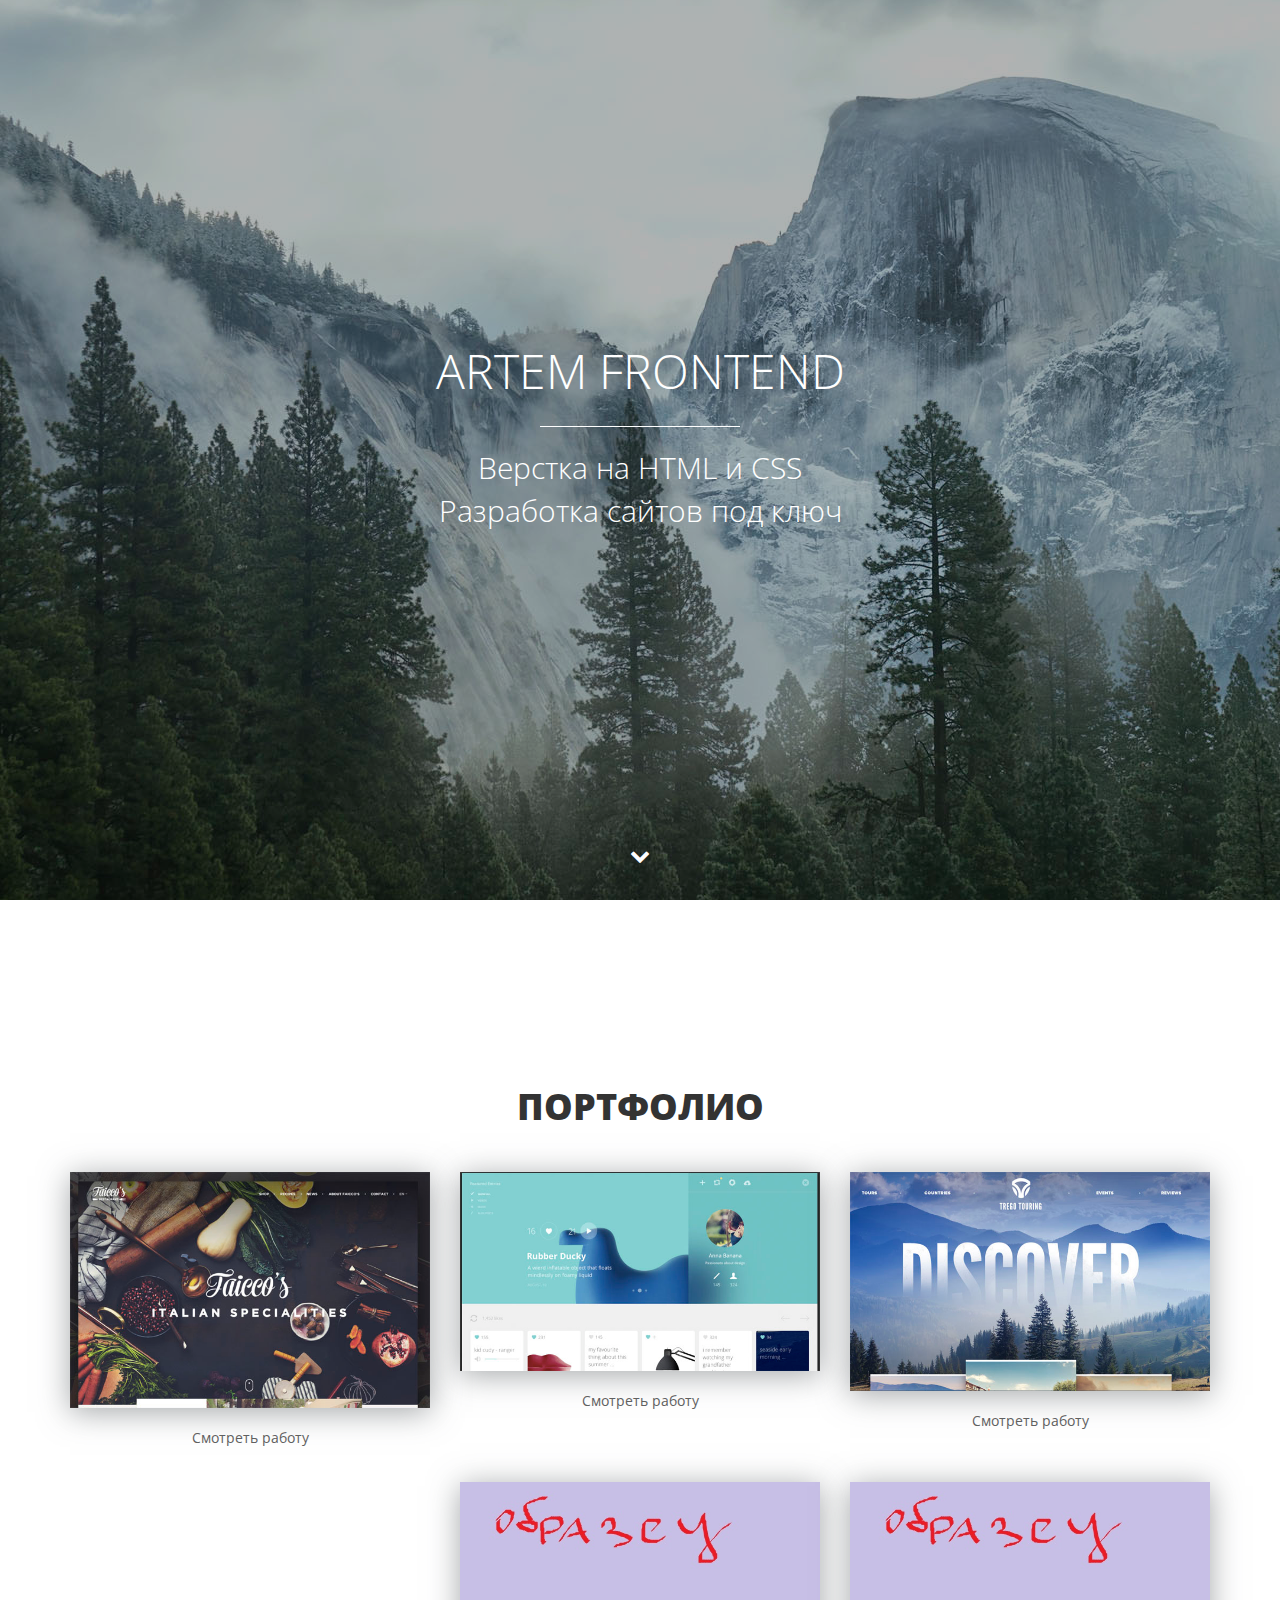
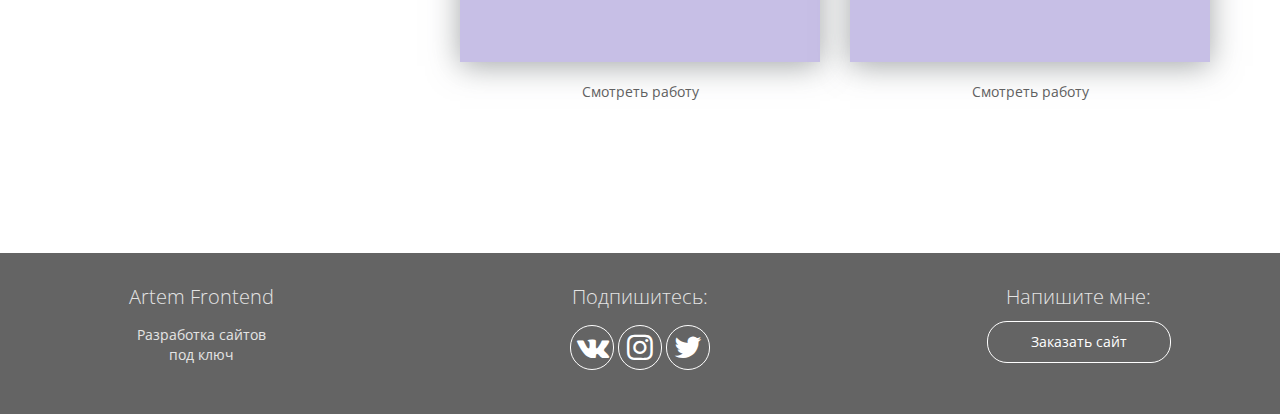
==== index.html @ 063c54f2 "Загрузили все файлы" ====
<!DOCTYPE html> 

<html>

<head>
	<meta charset="utf-8"/>
	<meta name="viewport" content="width=device-width, initial-scale=1">
	<link href="https://fonts.googleapis.com/css?family=Open+Sans:400,700&amp;subset=cyrillic" rel="stylesheet"> 
	<link rel="stylesheet" href="css/bootstrap.min.css" />
	<link rel="stylesheet" href="css/fontello.css" />
	<link rel="stylesheet" href="css/fontello-embedded.css" />
	<link rel="stylesheet" href="css/normalize.css" />
	<link rel="stylesheet" href="css/css_index.css" />
	<script src="https://ajax.googleapis.com/ajax/libs/jquery/1.12.4/jquery.min.js"></script>
	<script src="js/bootstrap.min.js"></script>
	<script src="js/js.js"></script>
	<title>Artem_Frontend</title>	
</head>

<body>

<div class="main">
	<div class="box_black"></div>
	<div class="wrap_main-header">
		<div class="main-header">
			<h1>Artem Frontend </h1>
			<div class="main_line"></div>
			<p>	
				Верстка на HTML и CSS<br/>
				Разработка сайтов под ключ
			</p>
		</div>
	</div>
	<a class="main_link" href="#portfolio">
		<i class="icon-down"></i>
	</a>
</div>


<div class="portfolio">
	<div class="container">
		<h2 class="section_header"><a id="portfolio"></a>Портфолио</h2>
	
		<div class="row">
	
			<div class="col-md-4">
				<div class="portfolio-block">
					<img src="img/portfolio/portfolio_left.jpg" alt="img" />
					<a data-toggle="modal" data-work="work_1" href="#work">Смотреть работу</a>	
				</div>
			</div>
	
			<div class="col-md-4">
				<div class="portfolio-block">
					<img src="img/portfolio/portfolio_center.jpg" alt="img" />
					<a data-toggle="modal" data-work="work_2" href="#work">Смотреть работу</a>	
				</div>
			</div>

			<div class="col-md-4">
				<div class="portfolio-block">
					<img src="img/portfolio/portfolio_right.jpg" alt="img" />
					<a data-toggle="modal" data-work="work_3" href="#work">Смотреть работу</a>
				</div>
			</div>

			<div class="col-md-4">
				<div class="portfolio-block">
					<img src="img/portfolio/exemplar.jpg" alt="img" />
					<a data-toggle="modal" data-work="work_4" href="#work">Смотреть работу</a>
				</div>
			</div>

			<div class="col-md-4">
				<div class="portfolio-block">
					<img src="img/portfolio/exemplar.jpg" alt="img" />
					<a data-toggle="modal" data-work="work_5" href="#work">Смотреть работу</a>
				</div>
			</div>

		</div>
	</div>
</div>

<div class="footer">
	<div class="container">
		<div class="row">
			<div class="col-lg-3">
				<strong>Artem Frontend</strong>
				<p class="w">Разработка сайтов <br/>под ключ</p>
			</div>
			<div class="col-lg-6">
				<strong>Подпишитесь:</strong>
				<p class="icon">
					<a href="#" class="social_links"><i class="icon-vk"></i></a>
					<a href="#" class="social_links"><i class="icon-inst"></i></a>
					<a href="#" class="social_links"><i class="icon-twit"></i></a>
				</p>
			</div>
			<div class="col-lg-3">
				<strong>Напишите мне:</strong>
				<a href="https://vk.com/id441977908" class="footer_link">Заказать сайт</a>
			</div>
		</div>
	</div>
</div>

<!-- ///////////////////////////begin Всплывающие окна -->
<div class="modal fade" id="work" role="dialog">
  <div class="modal-dialog" role="document">
    <div class="modal-content">
      <div class="modal-header">
        <button type="button" class="close" data-dismiss="modal" aria-label="Close">
          <span aria-hidden="true">&times;</span>
        </button>
        <h4 class="modal-title">Описание проекта</h4>
      </div>
      <div class="modal-body">
        	<!-- <div class="row">
        		<div class="col-lg-7">
        			<img src="img/portfolio/portfolio_left.jpg">
        		</div>
        		<div class="col-lg-5">
        			<h4>Сайт Ресторана</h4>
        			<p>Описание сайта</p>
        			<a href="#" class="modal_my_link">Заказать сайт</a>
        		</div>
        	</div> -->
      </div>
      <!-- <div class="modal-footer">
        <button type="button" class="btn btn-secondary" data-dismiss="modal">Close</button>
        <button type="button" class="btn btn-primary">Save changes</button>
      </div> -->
    </div>
  </div>
</div>
<!-- ///////////////////////////end Всплывающие окна -->
</body>

</html>
---- css/fontello.css ----
@font-face {
  font-family: 'fontello';
  src: url('../font/fontello.eot?57829400');
  src: url('../font/fontello.eot?57829400#iefix') format('embedded-opentype'),
       url('../font/fontello.woff2?57829400') format('woff2'),
       url('../font/fontello.woff?57829400') format('woff'),
       url('../font/fontello.ttf?57829400') format('truetype'),
       url('../font/fontello.svg?57829400#fontello') format('svg');
  font-weight: normal;
  font-style: normal;
}
/* Chrome hack: SVG is rendered more smooth in Windozze. 100% magic, uncomment if you need it. */
/* Note, that will break hinting! In other OS-es font will be not as sharp as it could be */
/*
@media screen and (-webkit-min-device-pixel-ratio:0) {
  @font-face {
    font-family: 'fontello';
    src: url('../font/fontello.svg?57829400#fontello') format('svg');
  }
}
*/
 
 [class^="icon-"]:before, [class*=" icon-"]:before {
  font-family: "fontello";
  font-style: normal;
  font-weight: normal;
  speak: none;
 
  display: inline-block;
  text-decoration: inherit;
  width: 1em;
  margin-right: .2em;
  text-align: center;
  /* opacity: .8; */
 
  /* For safety - reset parent styles, that can break glyph codes*/
  font-variant: normal;
  text-transform: none;
 
  /* fix buttons height, for twitter bootstrap */
  line-height: 1em;
 
  /* Animation center compensation - margins should be symmetric */
  /* remove if not needed */
  margin-left: .2em;
 
  /* you can be more comfortable with increased icons size */
  /* font-size: 120%; */
 
  /* Font smoothing. That was taken from TWBS */
  -webkit-font-smoothing: antialiased;
  -moz-osx-font-smoothing: grayscale;
 
  /* Uncomment for 3D effect */
  /* text-shadow: 1px 1px 1px rgba(127, 127, 127, 0.3); */
}
 
.icon-down:before { content: '\e800'; } /* '' */
.icon-twit:before { content: '\f099'; } /* '' */
.icon-inst:before { content: '\f16d'; } /* '' */
.icon-vk:before { content: '\f189'; } /* '' */
---- css/fontello-embedded.css ----
@font-face {
  font-family: 'fontello';
  src: url('../font/fontello.eot?29807734');
  src: url('../font/fontello.eot?29807734#iefix') format('embedded-opentype'),
       url('../font/fontello.svg?29807734#fontello') format('svg');
  font-weight: normal;
  font-style: normal;
}
@font-face {
  font-family: 'fontello';
  src: url('[data-uri]') format('woff'),
       url('[data-uri]') format('truetype');
}
/* Chrome hack: SVG is rendered more smooth in Windozze. 100% magic, uncomment if you need it. */
/* Note, that will break hinting! In other OS-es font will be not as sharp as it could be */
/*
@media screen and (-webkit-min-device-pixel-ratio:0) {
  @font-face {
    font-family: 'fontello';
    src: url('../font/fontello.svg?29807734#fontello') format('svg');
  }
}
*/
 
 [class^="icon-"]:before, [class*=" icon-"]:before {
  font-family: "fontello";
  font-style: normal;
  font-weight: normal;
  speak: none;
 
  display: inline-block;
  text-decoration: inherit;
  width: 1em;
  margin-right: .2em;
  text-align: center;
  /* opacity: .8; */
 
  /* For safety - reset parent styles, that can break glyph codes*/
  font-variant: normal;
  text-transform: none;
     
  /* fix buttons height, for twitter bootstrap */
  line-height: 1em;
 
  /* Animation center compensation - margins should be symmetric */
  /* remove if not needed */
  margin-left: .2em;
 
  /* you can be more comfortable with increased icons size */
  /* font-size: 120%; */
 
  /* Uncomment for 3D effect */
  /* text-shadow: 1px 1px 1px rgba(127, 127, 127, 0.3); */
}
.icon-down:before { content: '\e800'; } /* '' */
.icon-twit:before { content: '\f099'; } /* '' */
.icon-inst:before { content: '\f16d'; } /* '' */
.icon-vk:before { content: '\f189'; } /* '' */
---- css/css_index.css ----
html{
	font-size:10px;
}

body{
	font-family: "Open Sans", sans-serif;
}

/*////////////////////////////////////////////begin .main*/
.main{
	display:table;
	width:100%;
	text-align:center;
	color: #fff;
	height: 100vh;
	background: #fff url("../img/header/bg.jpg") center center no-repeat;
	position: relative;
}
	
	.box_black{
		position: absolute;
		width: 100%;
		height:100%;
		background-color: rgba(0,0,0, 0.3);
		z-index: 1;
	}

	.wrap_main-header{
		display:table-cell;
		vertical-align:middle;
		position: relative;
		z-index: 2;
	}

	
	.main h1{
		margin-top: 0px;
		margin-bottom: 2rem;
		font-weight:300;
		text-transform: uppercase;
		font-size: 4.8rem;
	}

	.main p {
		font-size: 3rem;
		font-weight: 300;
		margin-top: 2rem;
	}

	.main_line{
		width: 200px;
		height: 1px;
		background: #fff;
		margin:0px auto;
	}
	
	.main_link{
		position: absolute;
		display: inline-block;
		bottom: 2rem;
		width: 50px;
		height: 50px;
		left: 50%;
		margin-left:-25px;
		z-index:3;
		text-decoration: none;
		color:#fff;
		font-size: 2rem;
		line-height: 50px;
		border:1px solid transparent;
		border-radius:50px;
		transition: 0.3s;
	}
		.main_link:hover{
			border-color: #fff;
		}
/*////////////////////////////////////////////end .main*/

/*////////////////////////////////////////////begin .portfolio*/
.portfolio{
	padding: 10rem 0px;
	text-align: center;
}

	.section_header{
		text-align:center;
		text-transform: uppercase;
		font-weight: 900;
		font-size: 3.6rem;
		margin-bottom: 4rem;
	}

	.portfolio img{
		width: 100%;
		max-width: 360px;
		box-shadow: 0px 4px 29px 0px rgba(87, 92, 97, 0.54);
 
	}

	.portfolio a{
		display: block;
		color: #606060;
		margin: 2rem auto 5rem;
		border-bottom: 1px dotted transparent;
		text-decoration: none;
		width:15rem;
	}

		.portfolio a:hover{
			border-bottom-color:#606060;
		}
/*////////////////////////////////////////////end .portfolio*/

/*////////////////////////////////////////////begin footer*/
.footer{
	color: #e4e4e4;
	background-color: #646464;
	text-align: center;
	padding: 3rem 0px;
}


	.footer strong{
		font-weight: 300;
		font-size: 2rem;
	}

	
	.footer .icon a{
		display: inline-block;
		color: #fff;
		font-size: 3rem;
		border: 1px solid #fff;
		border-radius: 10em;
	}

		.footer .icon a:hover{
			background: #fff;
			color:#646464;
		}

	.footer .footer_link{
		display: block;
		margin: 0px auto;
		width:70%;
		border: 1px solid #fff;
		border-radius: 2rem;
		color:#fff;
		padding-top: 1rem;
		padding-bottom: 1rem;
		margin-top: 1rem;
		transition: 0.2s;
	}

		.footer .footer_link:hover{
			background: #fff;
			color: #646464;
			text-decoration: none;
		}
/*////////////////////////////////////////////end footer*/

/*////////////////////////////////////////////begin Модальные окна*/
.modal .modal-header .close{
	position: absolute;
	right: 2rem;
	top: 1rem;
	font-size: 2.5rem;
	background: #fff;
	border: none;
}

.modal .modal-header .modal-title{
	font-weight: 900;
	font-size: 2rem;
}

.modal .modal-body img{
	width: 100%;
	height: 100%;

}

.modal .modal-body .modal_my_link{
	display: inline-block;
	border: 1px solid black;
	padding: 1rem 2rem;
	border-radius: 5px;
}
	.modal .modal-body .modal_my_link:hover{
		background: black;
		color: #fff;
		text-decoration: none;
	}
/*////////////////////////////////////////////end Модальные окна*/

/*////////////////////////////////////////////begin */
/*////////////////////////////////////////////end */
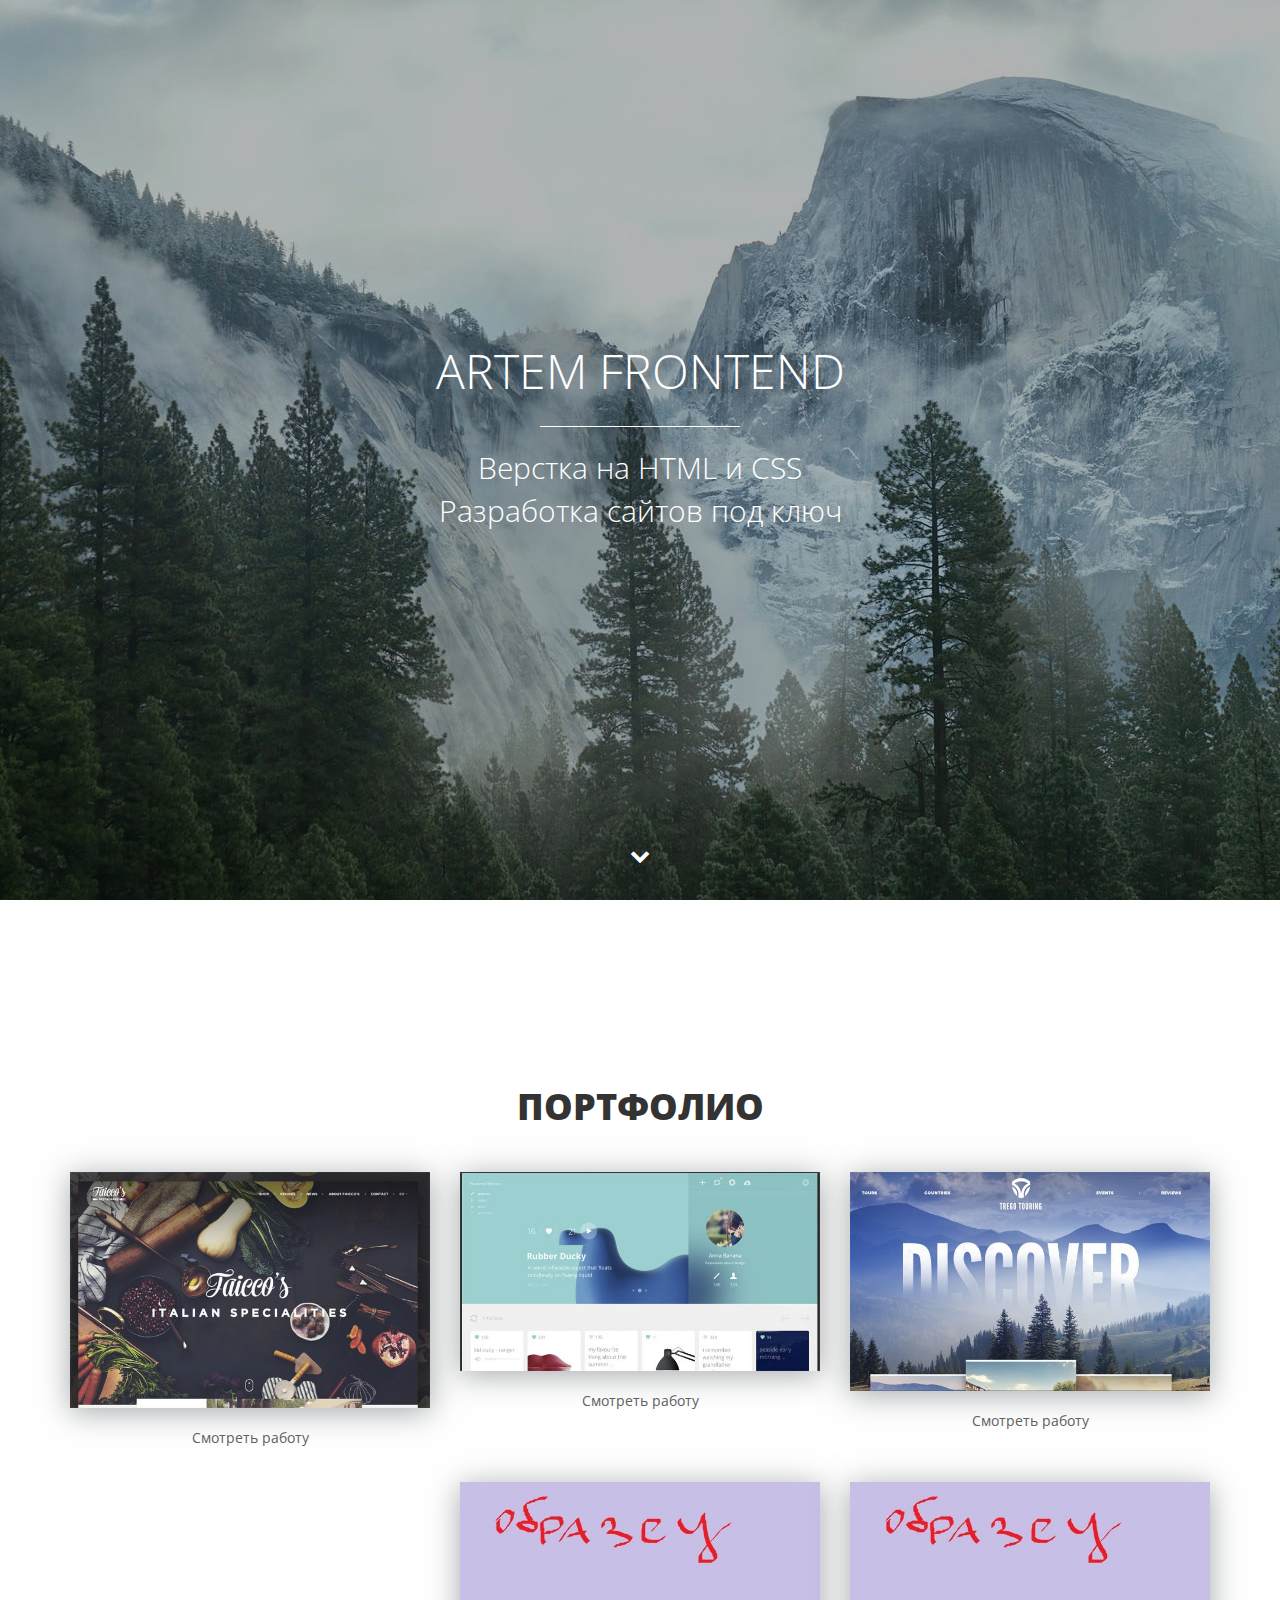
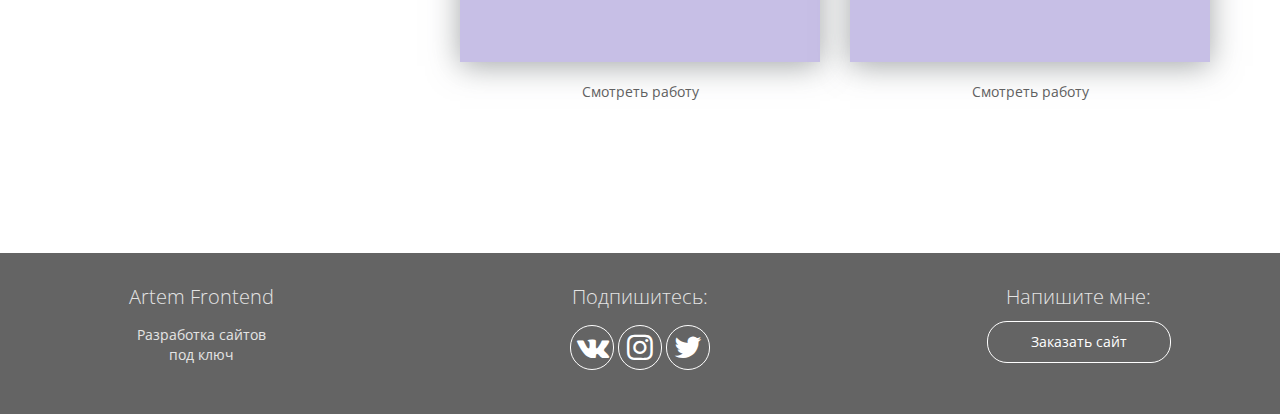
==== commit 453163d4: "оптимизация index" ====
--- a/index.html
+++ b/index.html
@@ -11,9 +11,6 @@
 	<link rel="stylesheet" href="css/fontello-embedded.css" />
 	<link rel="stylesheet" href="css/normalize.css" />
 	<link rel="stylesheet" href="css/css_index.css" />
-	<script src="https://ajax.googleapis.com/ajax/libs/jquery/1.12.4/jquery.min.js"></script>
-	<script src="js/bootstrap.min.js"></script>
-	<script src="js/js.js"></script>
 	<title>Artem_Frontend</title>	
 </head>
 
@@ -135,6 +132,9 @@
   </div>
 </div>
 <!-- ///////////////////////////end Всплывающие окна -->
+<script src="https://ajax.googleapis.com/ajax/libs/jquery/1.12.4/jquery.min.js"></script>
+	<script src="js/bootstrap.min.js"></script>
+	<script src="js/js.js"></script>
 </body>
 
 </html>
--- a/css/fontello.css
+++ b/css/fontello.css
@@ -1,61 +1,10 @@
-@font-face {
-  font-family: 'fontello';
-  src: url('../font/fontello.eot?57829400');
-  src: url('../font/fontello.eot?57829400#iefix') format('embedded-opentype'),
-       url('../font/fontello.woff2?57829400') format('woff2'),
-       url('../font/fontello.woff?57829400') format('woff'),
-       url('../font/fontello.ttf?57829400') format('truetype'),
-       url('../font/fontello.svg?57829400#fontello') format('svg');
-  font-weight: normal;
-  font-style: normal;
-}
-/* Chrome hack: SVG is rendered more smooth in Windozze. 100% magic, uncomment if you need it. */
-/* Note, that will break hinting! In other OS-es font will be not as sharp as it could be */
-/*
-@media screen and (-webkit-min-device-pixel-ratio:0) {
-  @font-face {
-    font-family: 'fontello';
-    src: url('../font/fontello.svg?57829400#fontello') format('svg');
-  }
-}
-*/
- 
- [class^="icon-"]:before, [class*=" icon-"]:before {
-  font-family: "fontello";
-  font-style: normal;
-  font-weight: normal;
-  speak: none;
- 
-  display: inline-block;
-  text-decoration: inherit;
-  width: 1em;
-  margin-right: .2em;
-  text-align: center;
-  /* opacity: .8; */
- 
-  /* For safety - reset parent styles, that can break glyph codes*/
-  font-variant: normal;
-  text-transform: none;
- 
-  /* fix buttons height, for twitter bootstrap */
-  line-height: 1em;
- 
-  /* Animation center compensation - margins should be symmetric */
-  /* remove if not needed */
-  margin-left: .2em;
- 
-  /* you can be more comfortable with increased icons size */
-  /* font-size: 120%; */
- 
-  /* Font smoothing. That was taken from TWBS */
-  -webkit-font-smoothing: antialiased;
-  -moz-osx-font-smoothing: grayscale;
- 
-  /* Uncomment for 3D effect */
-  /* text-shadow: 1px 1px 1px rgba(127, 127, 127, 0.3); */
-}
- 
-.icon-down:before { content: '\e800'; } /* '' */
-.icon-twit:before { content: '\f099'; } /* '' */
-.icon-inst:before { content: '\f16d'; } /* '' */
-.icon-vk:before { content: '\f189'; } /* '' */+@font-face{font-family:'fontello';src:url('../font/fontello.eot?57829400');src:url('../font/fontello.eot?57829400#iefix') format('embedded-opentype'),
+url('../font/fontello.woff2?57829400') format('woff2'),
+url('../font/fontello.woff?57829400') format('woff'),
+url('../font/fontello.ttf?57829400') format('truetype'),
+url('../font/fontello.svg?57829400#fontello') format('svg');font-weight:normal;font-style:normal;}
+[class^="icon-"]:before, [class*=" icon-"]:before{font-family:"fontello";font-style:normal;font-weight:normal;speak:none;display:inline-block;text-decoration:inherit;width:1em;margin-right:.2em;text-align:center;font-variant:normal;text-transform:none;line-height:1em;margin-left:.2em;-webkit-font-smoothing:antialiased;-moz-osx-font-smoothing:grayscale;}
+.icon-down:before{content:'\e800';}
+.icon-twit:before{content:'\f099';}
+.icon-inst:before{content:'\f16d';}
+.icon-vk:before{content:'\f189';}--- a/css/css_index.css
+++ b/css/css_index.css
@@ -1,197 +1,26 @@
-html{
-	font-size:10px;
-}
-
-body{
-	font-family: "Open Sans", sans-serif;
-}
-
-/*////////////////////////////////////////////begin .main*/
-.main{
-	display:table;
-	width:100%;
-	text-align:center;
-	color: #fff;
-	height: 100vh;
-	background: #fff url("../img/header/bg.jpg") center center no-repeat;
-	position: relative;
-}
-	
-	.box_black{
-		position: absolute;
-		width: 100%;
-		height:100%;
-		background-color: rgba(0,0,0, 0.3);
-		z-index: 1;
-	}
-
-	.wrap_main-header{
-		display:table-cell;
-		vertical-align:middle;
-		position: relative;
-		z-index: 2;
-	}
-
-	
-	.main h1{
-		margin-top: 0px;
-		margin-bottom: 2rem;
-		font-weight:300;
-		text-transform: uppercase;
-		font-size: 4.8rem;
-	}
-
-	.main p {
-		font-size: 3rem;
-		font-weight: 300;
-		margin-top: 2rem;
-	}
-
-	.main_line{
-		width: 200px;
-		height: 1px;
-		background: #fff;
-		margin:0px auto;
-	}
-	
-	.main_link{
-		position: absolute;
-		display: inline-block;
-		bottom: 2rem;
-		width: 50px;
-		height: 50px;
-		left: 50%;
-		margin-left:-25px;
-		z-index:3;
-		text-decoration: none;
-		color:#fff;
-		font-size: 2rem;
-		line-height: 50px;
-		border:1px solid transparent;
-		border-radius:50px;
-		transition: 0.3s;
-	}
-		.main_link:hover{
-			border-color: #fff;
-		}
-/*////////////////////////////////////////////end .main*/
-
-/*////////////////////////////////////////////begin .portfolio*/
-.portfolio{
-	padding: 10rem 0px;
-	text-align: center;
-}
-
-	.section_header{
-		text-align:center;
-		text-transform: uppercase;
-		font-weight: 900;
-		font-size: 3.6rem;
-		margin-bottom: 4rem;
-	}
-
-	.portfolio img{
-		width: 100%;
-		max-width: 360px;
-		box-shadow: 0px 4px 29px 0px rgba(87, 92, 97, 0.54);
- 
-	}
-
-	.portfolio a{
-		display: block;
-		color: #606060;
-		margin: 2rem auto 5rem;
-		border-bottom: 1px dotted transparent;
-		text-decoration: none;
-		width:15rem;
-	}
-
-		.portfolio a:hover{
-			border-bottom-color:#606060;
-		}
-/*////////////////////////////////////////////end .portfolio*/
-
-/*////////////////////////////////////////////begin footer*/
-.footer{
-	color: #e4e4e4;
-	background-color: #646464;
-	text-align: center;
-	padding: 3rem 0px;
-}
-
-
-	.footer strong{
-		font-weight: 300;
-		font-size: 2rem;
-	}
-
-	
-	.footer .icon a{
-		display: inline-block;
-		color: #fff;
-		font-size: 3rem;
-		border: 1px solid #fff;
-		border-radius: 10em;
-	}
-
-		.footer .icon a:hover{
-			background: #fff;
-			color:#646464;
-		}
-
-	.footer .footer_link{
-		display: block;
-		margin: 0px auto;
-		width:70%;
-		border: 1px solid #fff;
-		border-radius: 2rem;
-		color:#fff;
-		padding-top: 1rem;
-		padding-bottom: 1rem;
-		margin-top: 1rem;
-		transition: 0.2s;
-	}
-
-		.footer .footer_link:hover{
-			background: #fff;
-			color: #646464;
-			text-decoration: none;
-		}
-/*////////////////////////////////////////////end footer*/
-
-/*////////////////////////////////////////////begin Модальные окна*/
-.modal .modal-header .close{
-	position: absolute;
-	right: 2rem;
-	top: 1rem;
-	font-size: 2.5rem;
-	background: #fff;
-	border: none;
-}
-
-.modal .modal-header .modal-title{
-	font-weight: 900;
-	font-size: 2rem;
-}
-
-.modal .modal-body img{
-	width: 100%;
-	height: 100%;
-
-}
-
-.modal .modal-body .modal_my_link{
-	display: inline-block;
-	border: 1px solid black;
-	padding: 1rem 2rem;
-	border-radius: 5px;
-}
-	.modal .modal-body .modal_my_link:hover{
-		background: black;
-		color: #fff;
-		text-decoration: none;
-	}
-/*////////////////////////////////////////////end Модальные окна*/
-
-/*////////////////////////////////////////////begin */
-/*////////////////////////////////////////////end */+html{font-size:10px;}
+body{font-family:"Open Sans", sans-serif;}
+.main{display:table;width:100%;text-align:center;color:#fff;height:100vh;background:#fff url("../img/header/bg.jpg") center center no-repeat;position:relative;}
+.box_black{position:absolute;width:100%;height:100%;background-color:rgba(0,0,0, 0.3);z-index:1;}
+.wrap_main-header{display:table-cell;vertical-align:middle;position:relative;z-index:2;}
+.main h1{margin-top:0px;margin-bottom:2rem;font-weight:300;text-transform:uppercase;font-size:4.8rem;}
+.main p{font-size:3rem;font-weight:300;margin-top:2rem;}
+.main_line{width:200px;height:1px;background:#fff;margin:0px auto;}
+.main_link{position:absolute;display:inline-block;bottom:2rem;width:50px;height:50px;left:50%;margin-left:-25px;z-index:3;text-decoration:none;color:#fff;font-size:2rem;line-height:50px;border:1px solid transparent;border-radius:50px;transition:0.3s;}
+.main_link:hover{border-color:#fff;}
+.portfolio{padding:10rem 0px;text-align:center;}
+.section_header{text-align:center;text-transform:uppercase;font-weight:900;font-size:3.6rem;margin-bottom:4rem;}
+.portfolio img{width:100%;max-width:360px;box-shadow:0px 4px 29px 0px rgba(87, 92, 97, 0.54);}
+.portfolio a{display:block;color:#606060;margin:2rem auto 5rem;border-bottom:1px dotted transparent;text-decoration:none;width:15rem;}
+.portfolio a:hover{border-bottom-color:#606060;}
+.footer{color:#e4e4e4;background-color:#646464;text-align:center;padding:3rem 0px;}
+.footer strong{font-weight:300;font-size:2rem;}
+.footer .icon a{display:inline-block;color:#fff;font-size:3rem;border:1px solid #fff;border-radius:10em;}
+.footer .icon a:hover{background:#fff;color:#646464;}
+.footer .footer_link{display:block;margin:0px auto;width:70%;border:1px solid #fff;border-radius:2rem;color:#fff;padding-top:1rem;padding-bottom:1rem;margin-top:1rem;transition:0.2s;}
+.footer .footer_link:hover{background:#fff;color:#646464;text-decoration:none;}
+.modal .modal-header .close{position:absolute;right:2rem;top:1rem;font-size:2.5rem;background:#fff;border:none;}
+.modal .modal-header .modal-title{font-weight:900;font-size:2rem;}
+.modal .modal-body img{width:100%;height:100%;}
+.modal .modal-body .modal_my_link{display:inline-block;border:1px solid black;padding:1rem 2rem;border-radius:5px;}
+.modal .modal-body .modal_my_link:hover{background:black;color:#fff;text-decoration:none;}